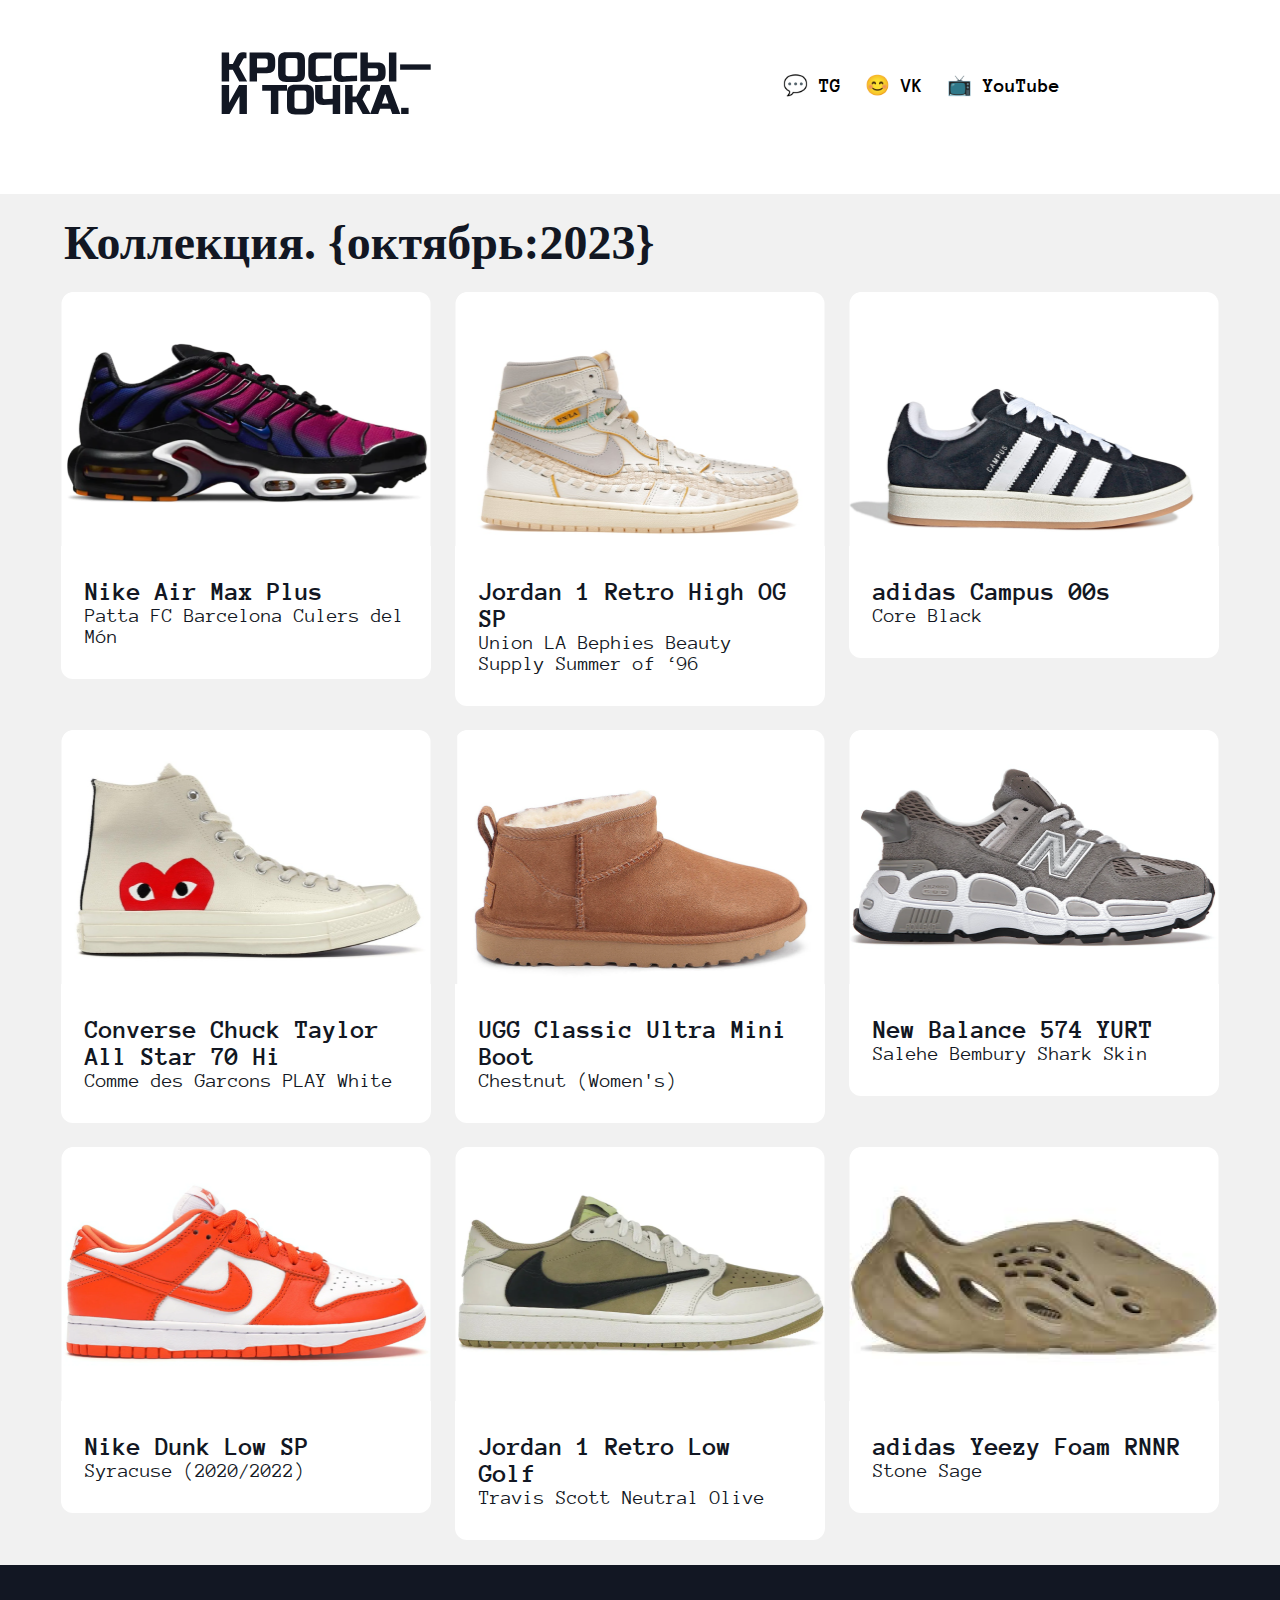
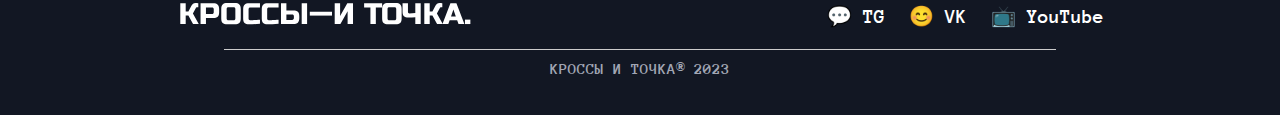
==== index.html @ 677b7124 "new1" ====
<!DOCTYPE html>
<html>
<head>
    <meta charset='utf-8'>
    <title>Кроссы и точка</title>
    <link rel="stylesheet" href="style.css">
</head>
<body>
  <header class="header">
    <a href="#">
      <img src="photo/logo.svg" width="212" height="63">
    </a>
    <nav>
      <ul class="socials">
        <li class="socials-link"><a href="#">💬 TG</a></li>
        <li class="socials-link"><a href="#">😊 VK</a></li>
        <li class="socials-link"><a href="#">📺 YouTube</a></li>
      </ul>
    </nav>
  </header>
  <main>
    <div class="kol">
      <h2>Коллекция. {октябрь:2023}</h2>
    </div>
    <div class="cotent-cards">
      <div class="container">
          <div class="sneaker">
              <img src="photo/nike.png" width="370" height="254">
              <div class="sneaker__descr">
                  <h3 class="title">Nike Air Max Plus</h3>
                  <p class="text">Patta FC Barcelona Culers del<br />Món</p>
              </div>
          </div>

          <div class="sneaker">
            <img src="photo/jordan.png" width="370" height="254">
              <div class="sneaker__descr">
                  <h3 class="title">Jordan 1 Retro High OG<br />SP</h3>
                  <p class="text">Union LA Bephies Beauty<br />Supply Summer of ‘96</p>
              </div>
          </div>
          
          <div class="sneaker">
            <img src="photo/campus.png" width="370" height="254">
              <div class="sneaker__descr">
                  <h3 class="title">adidas Campus 00s</h3>
                  <p class="text">Core Black</p>
              </div>
          </div>

          <div class="sneaker">
            <img src="photo/convers.png" width="370" height="254">
              <div class="sneaker__descr">
                  <h3 class="title">Converse Chuck Taylor<br />All Star 70 Hi</h3>
                  <p class="text">Comme des Garcons PLAY White</p>
              </div>
          </div>

          <div class="sneaker">
            <img src="photo/ugi.png" width="370" height="254">
              <div class="sneaker__descr">
                  <h3 class="title">UGG Classic Ultra Mini<br />Boot</h3>
                  <p class="text">Chestnut (Women's)</p>
              </div>
          </div>

          <div class="sneaker">
            <img src="photo/nbalance.png" width="370" height="254">
              <div class="sneaker__descr">
                  <h3 class="title">New Balance 574 YURT</h3>
                  <p class="text">Salehe Bembury Shark Skin</p>
              </div>
          </div>

          <div class="sneaker">
            <img src="photo/dunk.png" width="370" height="254">
              <div class="sneaker__descr">
                  <h3 class="title">Nike Dunk Low SP</h3>
                  <p class="text">Syracuse (2020/2022)</p>
              </div>
          </div>

          <div class="sneaker">
            <img src="photo/travis.png" width="370" height="254">
              <div class="sneaker__descr">
                  <h3 class="title">Jordan 1 Retro Low<br />Golf</h3>
                  <p class="text">Travis Scott Neutral Olive</p>
              </div>
          </div>

          <div class="sneaker">
            <img src="photo/yeezy.png" width="370" height="254">
              <div class="sneaker__descr">
                  <h3 class="title">adidas Yeezy Foam RNNR</h3>
                  <p class="text">Stone Sage</p>
              </div>
          </div>
      </div>
    </div>
  </main>
<footer class="footer">
  <div class="footer__content">
    <div class="logo">
      <a style="text-decoration: none;" href="#">
        <img class="picture-logo" src="photo/logo2.svg" width="299.653" height="22.32">
      </a>
    </div>
    <nav>
      <ul class="socials_down">
        <li class="socials-link_down"><a href="#">💬 TG</a></li>
        <li class="socials-link_down"><a href="#">😊 VK</a></li>
        <li class="socials-link_down"><a href="#">📺 YouTube</a></li>
      </ul>
    </nav>
  </div>
  <div class="footer__lower">
    <div class="line"></div>
    <p class="footer__lower-text">КРОССЫ И ТОЧКА® 2023</p>
  </div>   
</footer>
</body>
</html>
---- style.css ----
@font-face {
    font-family: "Anonymous Pro";
    src: url(fonts/AnonymousPro-Bold.ttf);
    font-weight: 700;
  }
  
  @font-face {
    font-family: "Anonymous Pro";
    src: url(fonts/AnonymousPro-Regular.ttf);
  }

*{
    margin: 0;
    padding: 0;
}

body{
    background: rgb(241, 241, 241);
    
}
main {
    display: flex;
    justify-content: center;
    align-items: center;
    min-height: 100vh;
    flex-direction: column;
  }

.container{
    display: flex;
    flex-wrap: wrap;
    justify-content: center;
    width: 100%;
    max-width: 1440px;
    gap: 24px;

}

.cotent-cards{
    display: flex;
    justify-content: center;
    flex-direction: column;
    margin-top: 25px;
    margin-bottom: 25px;
    max-width: 1440px;
    gap: 24px;
    text-align: start;

}

.kol{
    width: 144ch;
}
h2{
    color: var(--black, #121723);
    font-family: IBM Plex Mono;
    font-size: 48px;
    font-style: normal;
    font-weight: 700;
    line-height: 48px; /* 48px */
    margin-top: 25px;
    
}

.title{
    width: 323px;
    color: var(--black, #121723);
    font-family: Anonymous Pro;
    font-size: 26px;
    font-style: normal;
    font-weight: 700;
    line-height: normal;
}

.text{
    align-self: stretch;
    color: var(--black, #121723);
    font-family: Anonymous Pro;
    font-size: 20px;
    font-style: normal;
    font-weight: 400;
    line-height: normal;
}

.sneaker{
    border-radius: 12px;
    display: flex;
    flex-direction: column;
    align-items: flex-start;
    
}

.sneaker__descr{
    padding: 32px 24px;
    background-color: white;
    border-bottom-right-radius: 12px;
    border-bottom-left-radius: 12px;
    width: 322px;
}

header{
    background: var(--white, #FFF);
    height: 110px;
    display: flex;
    justify-content: space-around;
    align-items: center;
    padding:  30px 45px 54px;
}


.socials-link a{
    text-decoration: none;
    color: #000;
    font-family: Anonymous Pro;
    font-size: 20px;
    font-style: normal;
    font-weight: 700;
    line-height: normal;
}

.socials{
    display: flex;
    gap: 24px;
}

li {
    list-style-type: none;
}

.picture-logo{
    flex-shrink: 0;
    fill: var(--white, #FFF);
}

.socials_down{
    display: flex;
    gap: 24px;
}

.socials-link_down a{
    text-decoration: none;
    color: var(--white, #FFF);
    font-family: Anonymous Pro;
    font-size: 20px;
    font-style: normal;
    font-weight: 700;
    line-height: normal;
}


footer{
    height: 150px;
    width: 100%;
    display: flex;
    flex-direction: column;
    justify-content: space-between;
    align-items: center;
    justify-content: center;
    background: var(--black, #121723);
    
}

.footer__content {
    width: 100%;
    display: flex;
    justify-content: space-around;
    align-items: center;
  }
  

.line {
    width: 100%;
    border-top: 1px solid #ccc;
    margin-top: 20px; 
    width: 65vw;
    height: 0.05vw;
    background: rgba(230, 232, 236, 0.40);
}
  
  
.footer__lower-text {
    text-align: center;
    margin-top: 10px;
    color: var(--text_gray, #A1A6B4);
    font-family: Anonymous Pro;
    font-size: 16px;
    font-style: normal;
    font-weight: 700;
    line-height: normal;
  }
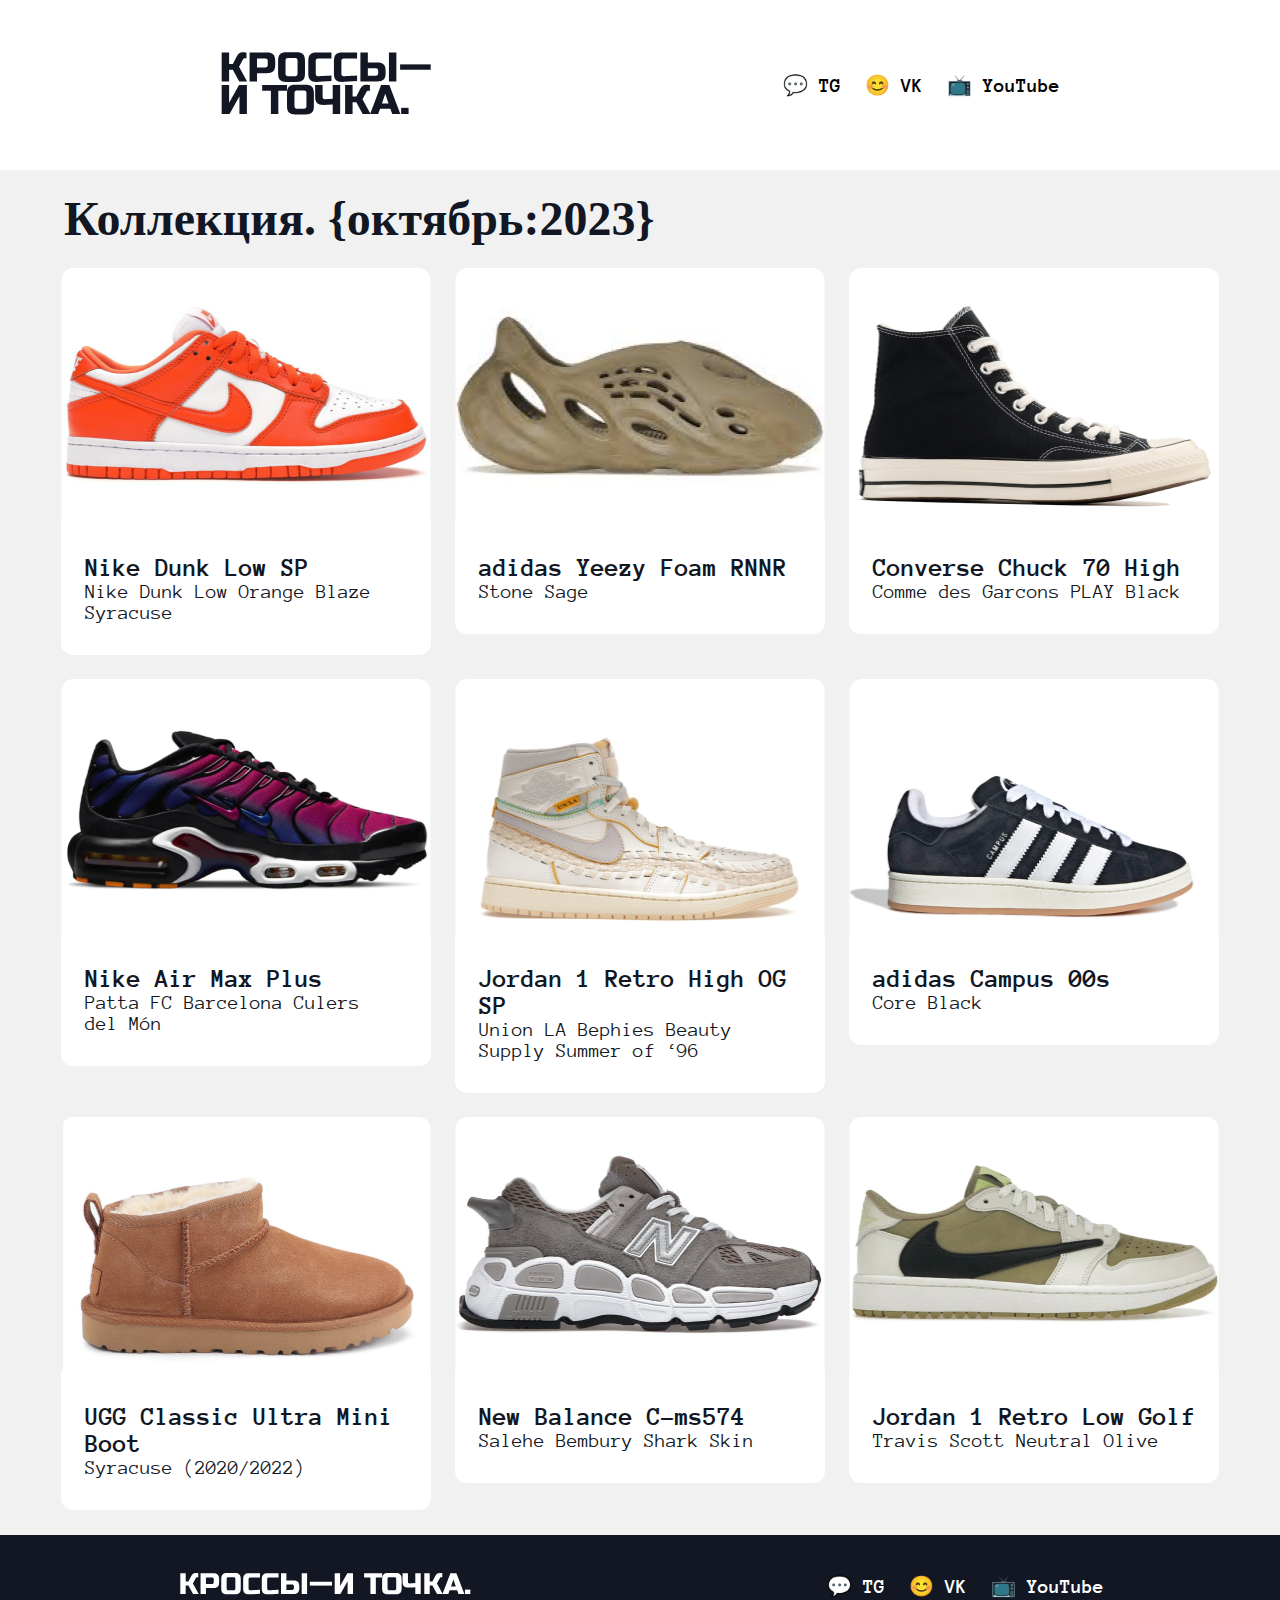
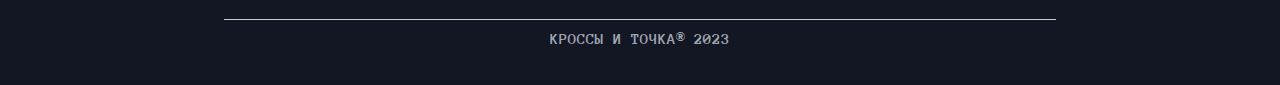
==== commit ae242efa: "new3" ====
--- a/index.html
+++ b/index.html
@@ -25,10 +25,34 @@
     <div class="cotent-cards">
       <div class="container">
           <div class="sneaker">
-              <img src="photo/nike.png" width="370" height="254">
+              <img src="photo/dunk.png" width="370" height="254">
+              <div class="sneaker__descr">
+                  <h3 class="title">Nike Dunk Low SP</h3>
+                  <p class="text">Nike Dunk Low Orange Blaze<br />Syracuse</p>
+              </div>
+          </div>
+
+          <div class="sneaker">
+            <img src="photo/yeezy.png" width="370" height="254">
+              <div class="sneaker__descr">
+                  <h3 class="title">adidas Yeezy Foam RNNR</h3>
+                  <p class="text">Stone Sage</p>
+              </div>
+          </div>
+          
+          <div class="sneaker">
+            <img src="photo/convers.png" width="370" height="254">
+              <div class="sneaker__descr">
+                  <h3 class="title">Converse Chuck 70 High</h3>
+                  <p class="text">Comme des Garcons PLAY Black</p>
+              </div>
+          </div>
+
+          <div class="sneaker">
+            <img src="photo/nike.png" width="370" height="254">
               <div class="sneaker__descr">
                   <h3 class="title">Nike Air Max Plus</h3>
-                  <p class="text">Patta FC Barcelona Culers del<br />Món</p>
+                  <p class="text">Patta FC Barcelona Culers<br />del Món</p>
               </div>
           </div>
 
@@ -39,7 +63,7 @@
                   <p class="text">Union LA Bephies Beauty<br />Supply Summer of ‘96</p>
               </div>
           </div>
-          
+
           <div class="sneaker">
             <img src="photo/campus.png" width="370" height="254">
               <div class="sneaker__descr">
@@ -49,50 +73,26 @@
           </div>
 
           <div class="sneaker">
-            <img src="photo/convers.png" width="370" height="254">
-              <div class="sneaker__descr">
-                  <h3 class="title">Converse Chuck Taylor<br />All Star 70 Hi</h3>
-                  <p class="text">Comme des Garcons PLAY White</p>
-              </div>
-          </div>
-
-          <div class="sneaker">
             <img src="photo/ugi.png" width="370" height="254">
               <div class="sneaker__descr">
                   <h3 class="title">UGG Classic Ultra Mini<br />Boot</h3>
-                  <p class="text">Chestnut (Women's)</p>
+                  <p class="text">Syracuse (2020/2022)</p>
               </div>
           </div>
 
           <div class="sneaker">
             <img src="photo/nbalance.png" width="370" height="254">
               <div class="sneaker__descr">
-                  <h3 class="title">New Balance 574 YURT</h3>
+                  <h3 class="title">New Balance C-ms574</h3>
                   <p class="text">Salehe Bembury Shark Skin</p>
-              </div>
-          </div>
-
-          <div class="sneaker">
-            <img src="photo/dunk.png" width="370" height="254">
-              <div class="sneaker__descr">
-                  <h3 class="title">Nike Dunk Low SP</h3>
-                  <p class="text">Syracuse (2020/2022)</p>
               </div>
           </div>
 
           <div class="sneaker">
             <img src="photo/travis.png" width="370" height="254">
               <div class="sneaker__descr">
-                  <h3 class="title">Jordan 1 Retro Low<br />Golf</h3>
+                  <h3 class="title">Jordan 1 Retro Low Golf</h3>
                   <p class="text">Travis Scott Neutral Olive</p>
-              </div>
-          </div>
-
-          <div class="sneaker">
-            <img src="photo/yeezy.png" width="370" height="254">
-              <div class="sneaker__descr">
-                  <h3 class="title">adidas Yeezy Foam RNNR</h3>
-                  <p class="text">Stone Sage</p>
               </div>
           </div>
       </div>
--- a/style.css
+++ b/style.css
@@ -104,7 +104,7 @@
     display: flex;
     justify-content: space-around;
     align-items: center;
-    padding:  30px 45px 54px;
+    padding:  30px 45px;
 }
 
 
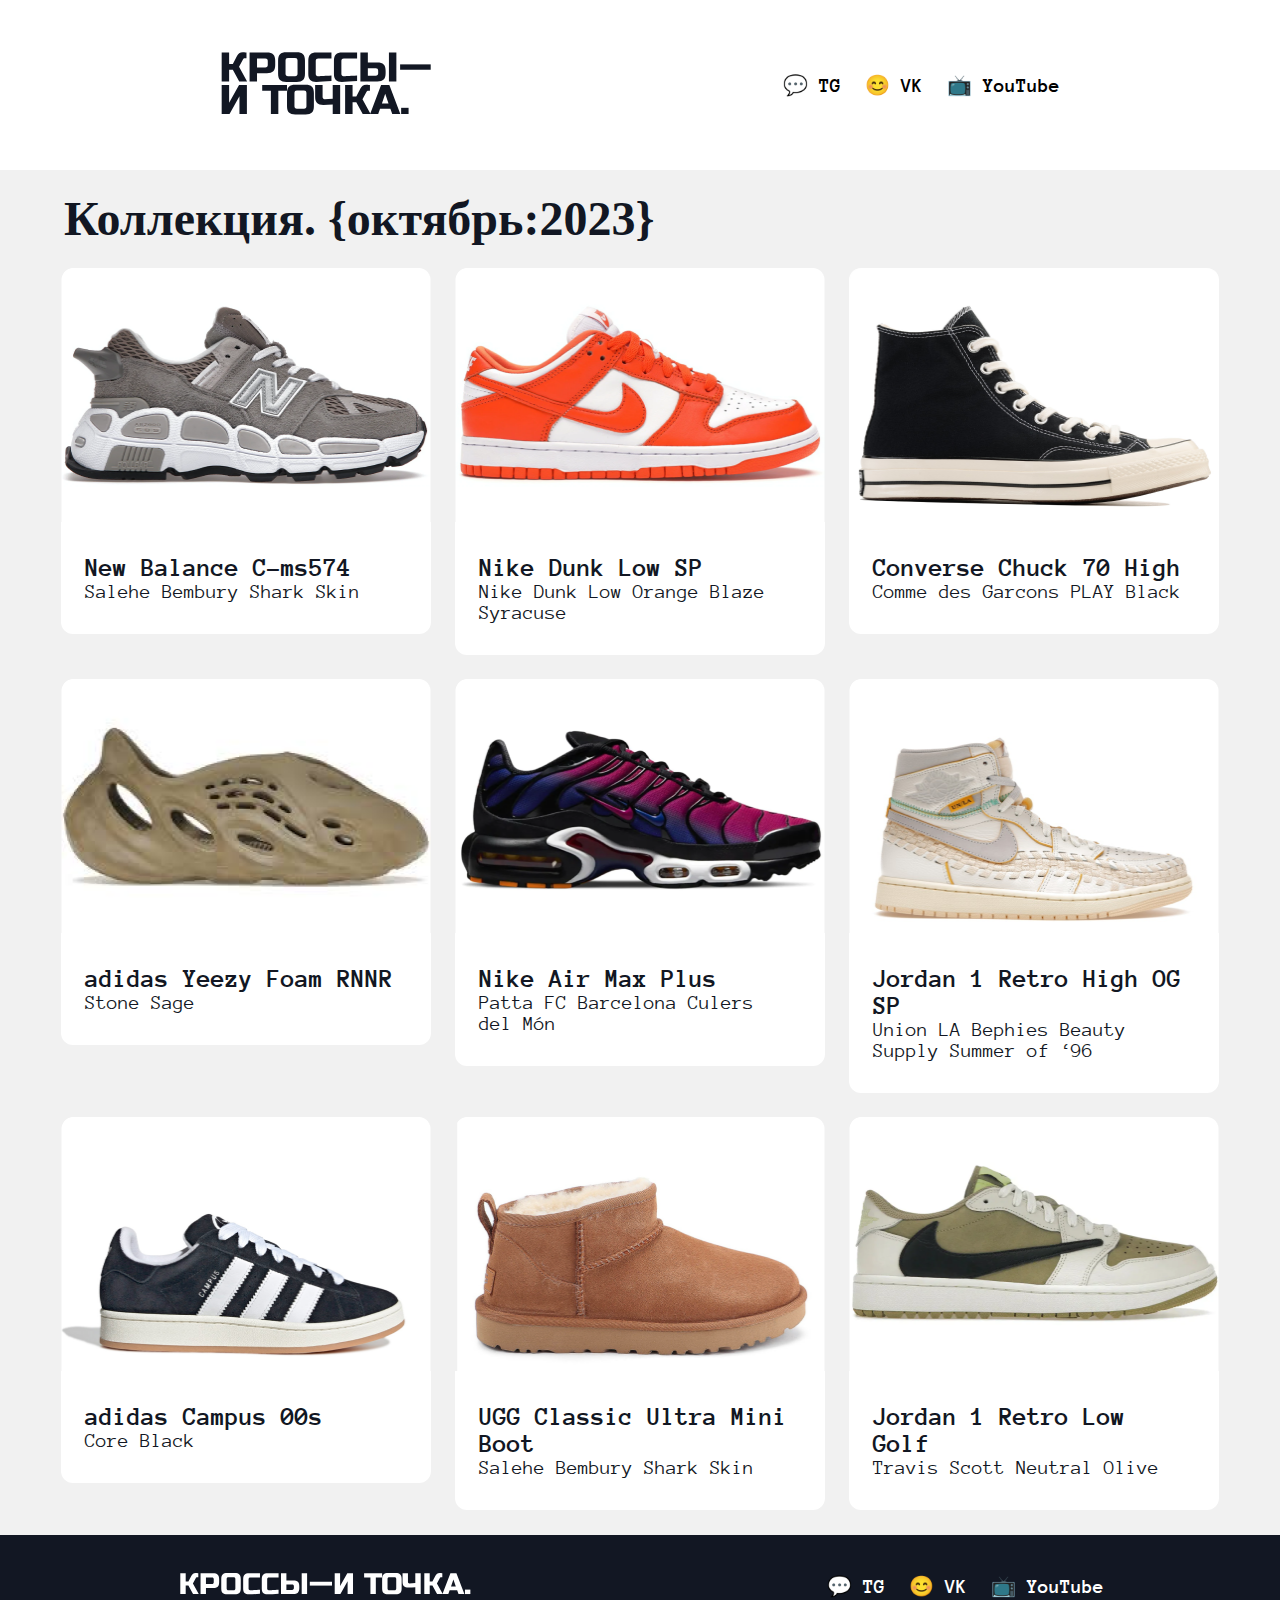
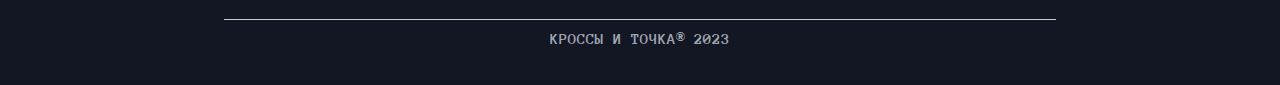
==== commit b7d3aa3d: "6 week" ====
--- a/index.html
+++ b/index.html
@@ -24,27 +24,41 @@
     </div>
     <div class="cotent-cards">
       <div class="container">
+        <a href="pages/nbalance.html" style="text-decoration: none;">
           <div class="sneaker">
-              <img src="photo/dunk.png" width="370" height="254">
+            <img src="photo/nbalance.png" width="370" height="254">
+            <div class="sneaker__descr">
+                <h3 class="title">New Balance C-ms574</h3>
+                <p class="text">Salehe Bembury Shark Skin</p>
+            </div>
+          </div>
+        </a>
+          
+        <a href="pages/dunk.html" style="text-decoration: none;">
+          <div class="sneaker">
+            <img src="photo/dunk.png" width="370" height="254">
               <div class="sneaker__descr">
                   <h3 class="title">Nike Dunk Low SP</h3>
                   <p class="text">Nike Dunk Low Orange Blaze<br />Syracuse</p>
               </div>
           </div>
+        </a>
+
+        <a href="pages/convers.html" style="text-decoration: none;">
+          <div class="sneaker">
+            <img src="photo/convers.png" width="370" height="254">
+              <div class="sneaker__descr">
+                  <h3 class="title">Converse Chuck 70 High</h3>
+                  <p class="text">Comme des Garcons PLAY Black</p>
+              </div>
+          </div>
+        </a>
 
           <div class="sneaker">
             <img src="photo/yeezy.png" width="370" height="254">
               <div class="sneaker__descr">
                   <h3 class="title">adidas Yeezy Foam RNNR</h3>
                   <p class="text">Stone Sage</p>
-              </div>
-          </div>
-          
-          <div class="sneaker">
-            <img src="photo/convers.png" width="370" height="254">
-              <div class="sneaker__descr">
-                  <h3 class="title">Converse Chuck 70 High</h3>
-                  <p class="text">Comme des Garcons PLAY Black</p>
               </div>
           </div>
 
@@ -76,14 +90,6 @@
             <img src="photo/ugi.png" width="370" height="254">
               <div class="sneaker__descr">
                   <h3 class="title">UGG Classic Ultra Mini<br />Boot</h3>
-                  <p class="text">Syracuse (2020/2022)</p>
-              </div>
-          </div>
-
-          <div class="sneaker">
-            <img src="photo/nbalance.png" width="370" height="254">
-              <div class="sneaker__descr">
-                  <h3 class="title">New Balance C-ms574</h3>
                   <p class="text">Salehe Bembury Shark Skin</p>
               </div>
           </div>
@@ -91,7 +97,7 @@
           <div class="sneaker">
             <img src="photo/travis.png" width="370" height="254">
               <div class="sneaker__descr">
-                  <h3 class="title">Jordan 1 Retro Low Golf</h3>
+                  <h3 class="title">Jordan 1 Retro Low<br />Golf</h3>
                   <p class="text">Travis Scott Neutral Olive</p>
               </div>
           </div>
--- a/style.css
+++ b/style.css
@@ -188,4 +188,4 @@
     font-weight: 700;
     line-height: normal;
   }
-  
+
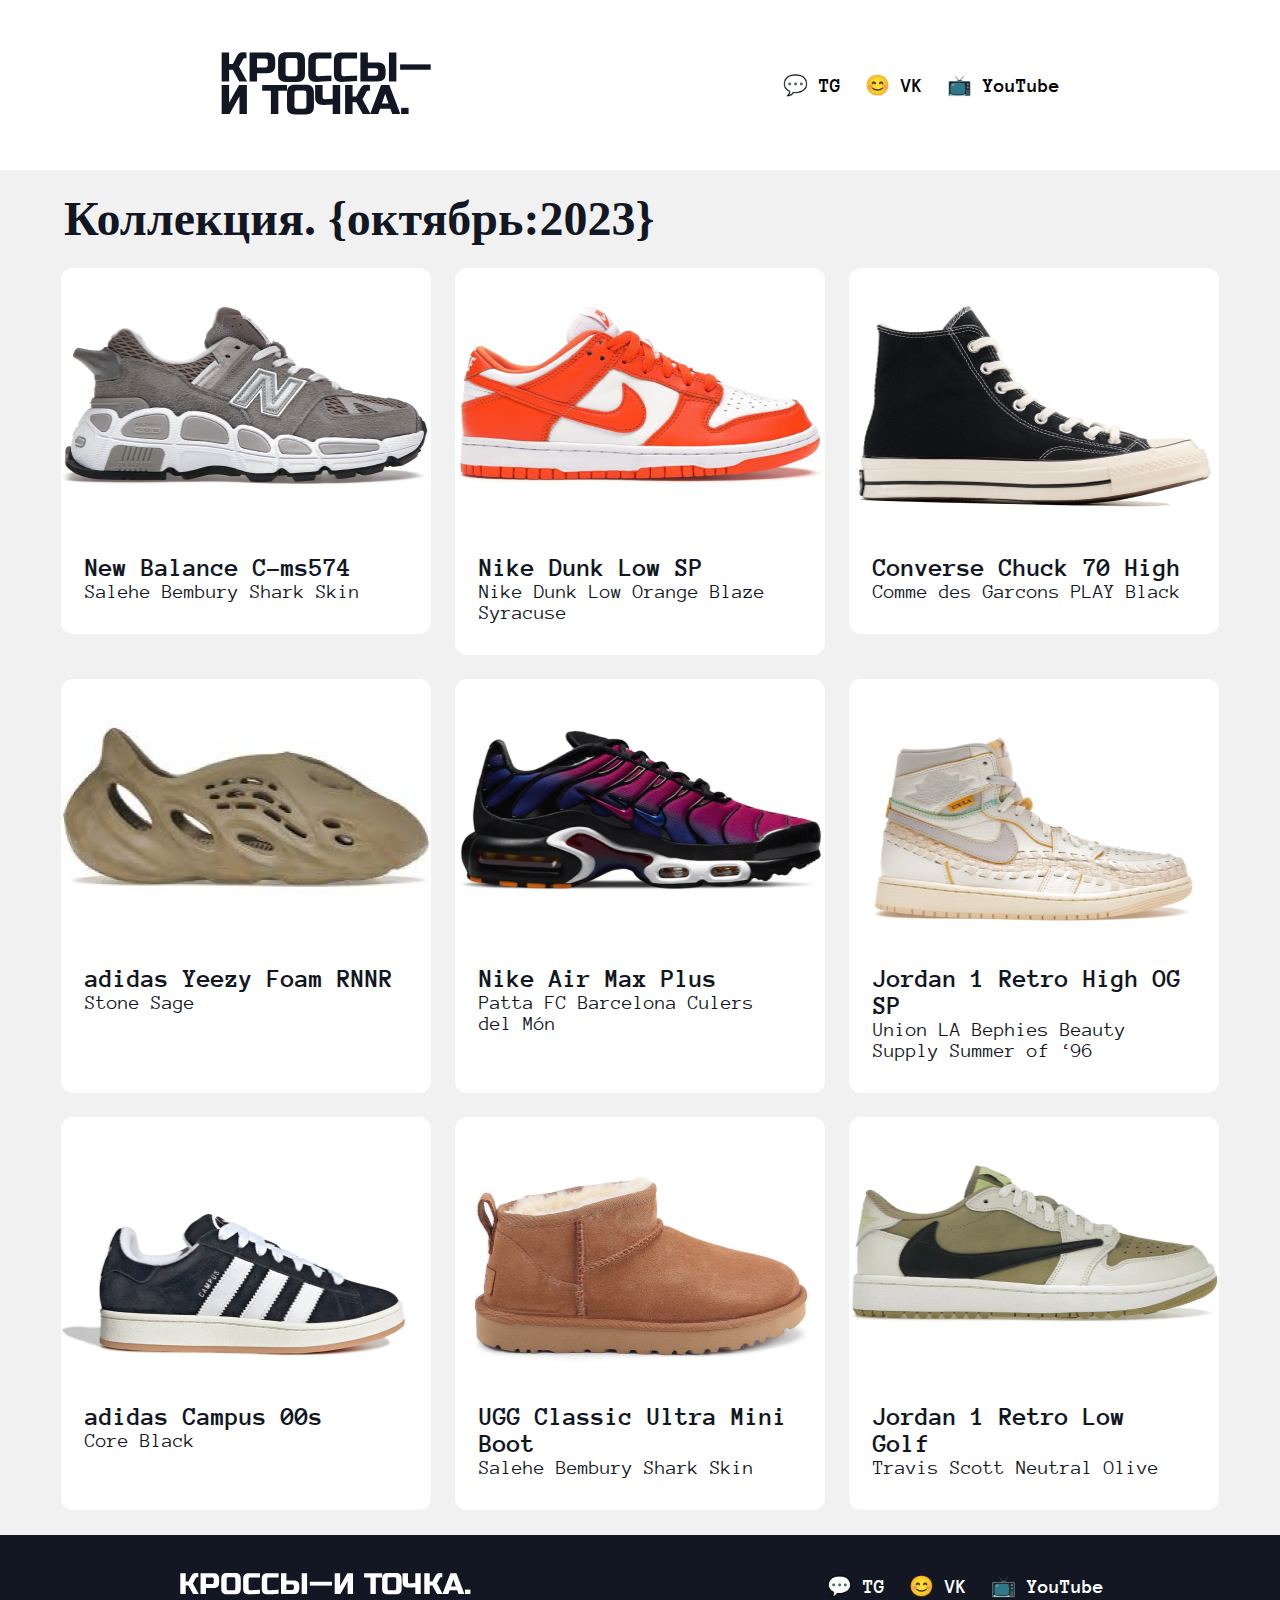
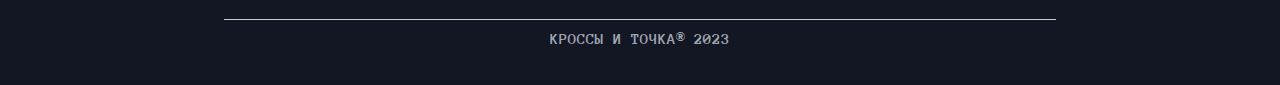
==== commit 91ba8e19: "прпрп" ====
--- a/index.html
+++ b/index.html
@@ -1,129 +1,131 @@
 <!DOCTYPE html>
 <html>
-<head>
-    <meta charset='utf-8'>
-    <title>Кроссы и точка</title>
-    <link rel="stylesheet" href="style.css">
-</head>
-<body>
-  <header class="header">
-    <a href="#">
-      <img src="photo/logo.svg" width="212" height="63">
-    </a>
-    <nav>
-      <ul class="socials">
-        <li class="socials-link"><a href="#">💬 TG</a></li>
-        <li class="socials-link"><a href="#">😊 VK</a></li>
-        <li class="socials-link"><a href="#">📺 YouTube</a></li>
-      </ul>
-    </nav>
-  </header>
-  <main>
-    <div class="kol">
-      <h2>Коллекция. {октябрь:2023}</h2>
-    </div>
-    <div class="cotent-cards">
-      <div class="container">
-        <a href="pages/nbalance.html" style="text-decoration: none;">
-          <div class="sneaker">
-            <img src="photo/nbalance.png" width="370" height="254">
-            <div class="sneaker__descr">
+  <head>
+    <meta charset="utf-8" />
+    <meta name="viewport" content="width=device-width, inistal-scale=1.0" />
+    <title>ПОПОПООП</title>
+    <link rel="stylesheet" href="style.css" />
+  </head>
+  <body>
+    <header class="header">
+      <a href="#">
+        <img class="logophoto" src="photo/logo.svg" />
+      </a>
+      <nav>
+        <ul class="socials">
+          <li class="socials-link"><a href="#">💬 TG</a></li>
+          <li class="socials-link"><a href="#">😊 VK</a></li>
+          <li class="socials-link"><a href="#">📺 YouTube</a></li>
+        </ul>
+      </nav>
+    </header>
+    <main>
+      <div class="kol">
+        <h2>Коллекция. {октябрь:2023}</h2>
+      </div>
+      <div class="cotent-cards">
+        <div class="container">
+          <a href="pages/nbalance.html" style="text-decoration: none">
+            <div class="sneaker">
+              <img class="img" src="photo/nbalance.png" />
+              <div class="sneaker__descr">
                 <h3 class="title">New Balance C-ms574</h3>
                 <p class="text">Salehe Bembury Shark Skin</p>
+              </div>
             </div>
-          </div>
-        </a>
-          
-        <a href="pages/dunk.html" style="text-decoration: none;">
-          <div class="sneaker">
-            <img src="photo/dunk.png" width="370" height="254">
+          </a>
+
+          <a href="pages/dunk.html" style="text-decoration: none">
+            <div class="sneaker">
+              <img class="img" src="photo/dunk.png" />
               <div class="sneaker__descr">
-                  <h3 class="title">Nike Dunk Low SP</h3>
-                  <p class="text">Nike Dunk Low Orange Blaze<br />Syracuse</p>
+                <h3 class="title">Nike Dunk Low SP</h3>
+                <p class="text">Nike Dunk Low Orange Blaze<br />Syracuse</p>
               </div>
-          </div>
-        </a>
+            </div>
+          </a>
 
-        <a href="pages/convers.html" style="text-decoration: none;">
-          <div class="sneaker">
-            <img src="photo/convers.png" width="370" height="254">
+          <a href="pages/convers.html" style="text-decoration: none">
+            <div class="sneaker">
+              <img class="img" src="photo/convers.png" />
               <div class="sneaker__descr">
-                  <h3 class="title">Converse Chuck 70 High</h3>
-                  <p class="text">Comme des Garcons PLAY Black</p>
+                <h3 class="title">Converse Chuck 70 High</h3>
+                <p class="text">Comme des Garcons PLAY Black</p>
               </div>
-          </div>
-        </a>
+            </div>
+          </a>
 
           <div class="sneaker">
-            <img src="photo/yeezy.png" width="370" height="254">
-              <div class="sneaker__descr">
-                  <h3 class="title">adidas Yeezy Foam RNNR</h3>
-                  <p class="text">Stone Sage</p>
-              </div>
+            <img class="img" src="photo/yeezy.png" />
+            <div class="sneaker__descr">
+              <h3 class="title">adidas Yeezy Foam RNNR</h3>
+              <p class="text">Stone Sage</p>
+            </div>
           </div>
 
           <div class="sneaker">
-            <img src="photo/nike.png" width="370" height="254">
-              <div class="sneaker__descr">
-                  <h3 class="title">Nike Air Max Plus</h3>
-                  <p class="text">Patta FC Barcelona Culers<br />del Món</p>
-              </div>
+            <img class="img" src="photo/nike.png" />
+            <div class="sneaker__descr">
+              <h3 class="title">Nike Air Max Plus</h3>
+              <p class="text">Patta FC Barcelona Culers<br />del Món</p>
+            </div>
           </div>
 
           <div class="sneaker">
-            <img src="photo/jordan.png" width="370" height="254">
-              <div class="sneaker__descr">
-                  <h3 class="title">Jordan 1 Retro High OG<br />SP</h3>
-                  <p class="text">Union LA Bephies Beauty<br />Supply Summer of ‘96</p>
-              </div>
+            <img class="img" src="photo/jordan.png" />
+            <div class="sneaker__descr">
+              <h3 class="title">Jordan 1 Retro High OG<br />SP</h3>
+              <p class="text">
+                Union LA Bephies Beauty<br />Supply Summer of ‘96
+              </p>
+            </div>
           </div>
 
           <div class="sneaker">
-            <img src="photo/campus.png" width="370" height="254">
-              <div class="sneaker__descr">
-                  <h3 class="title">adidas Campus 00s</h3>
-                  <p class="text">Core Black</p>
-              </div>
+            <img class="img" src="photo/campus.png" />
+            <div class="sneaker__descr">
+              <h3 class="title">adidas Campus 00s</h3>
+              <p class="text">Core Black</p>
+            </div>
           </div>
 
           <div class="sneaker">
-            <img src="photo/ugi.png" width="370" height="254">
-              <div class="sneaker__descr">
-                  <h3 class="title">UGG Classic Ultra Mini<br />Boot</h3>
-                  <p class="text">Salehe Bembury Shark Skin</p>
-              </div>
+            <img class="img" src="photo/ugi.png" />
+            <div class="sneaker__descr">
+              <h3 class="title">UGG Classic Ultra Mini<br />Boot</h3>
+              <p class="text">Salehe Bembury Shark Skin</p>
+            </div>
           </div>
 
           <div class="sneaker">
-            <img src="photo/travis.png" width="370" height="254">
-              <div class="sneaker__descr">
-                  <h3 class="title">Jordan 1 Retro Low<br />Golf</h3>
-                  <p class="text">Travis Scott Neutral Olive</p>
-              </div>
+            <img class="img" src="photo/travis.png" />
+            <div class="sneaker__descr">
+              <h3 class="title">Jordan 1 Retro Low<br />Golf</h3>
+              <p class="text">Travis Scott Neutral Olive</p>
+            </div>
           </div>
+        </div>
       </div>
-    </div>
-  </main>
-<footer class="footer">
-  <div class="footer__content">
-    <div class="logo">
-      <a style="text-decoration: none;" href="#">
-        <img class="picture-logo" src="photo/logo2.svg" width="299.653" height="22.32">
-      </a>
-    </div>
-    <nav>
-      <ul class="socials_down">
-        <li class="socials-link_down"><a href="#">💬 TG</a></li>
-        <li class="socials-link_down"><a href="#">😊 VK</a></li>
-        <li class="socials-link_down"><a href="#">📺 YouTube</a></li>
-      </ul>
-    </nav>
-  </div>
-  <div class="footer__lower">
-    <div class="line"></div>
-    <p class="footer__lower-text">КРОССЫ И ТОЧКА® 2023</p>
-  </div>   
-</footer>
-</body>
+    </main>
+    <footer class="footer">
+      <div class="footer__content">
+        <div class="logo">
+          <a style="text-decoration: none" href="#">
+            <img class="picture-logo" src="photo/logo2.svg" />
+          </a>
+        </div>
+        <nav>
+          <ul class="socials_down">
+            <li class="socials-link_down"><a href="#">💬 TG</a></li>
+            <li class="socials-link_down"><a href="#">😊 VK</a></li>
+            <li class="socials-link_down"><a href="#">📺 YouTube</a></li>
+          </ul>
+        </nav>
+      </div>
+      <div class="footer__lower">
+        <div class="line"></div>
+        <p class="footer__lower-text">КРОССЫ И ТОЧКА® 2023</p>
+      </div>
+    </footer>
+  </body>
 </html>
-
--- a/style.css
+++ b/style.css
@@ -48,6 +48,11 @@
 
 }
 
+.logophoto{
+    width: 212px;
+    height: 63px;
+}
+
 .kol{
     width: 144ch;
 }
@@ -87,15 +92,16 @@
     display: flex;
     flex-direction: column;
     align-items: flex-start;
+    background-color: white;
     
 }
 
 .sneaker__descr{
     padding: 32px 24px;
-    background-color: white;
+    width: 322px;   
     border-bottom-right-radius: 12px;
     border-bottom-left-radius: 12px;
-    width: 322px;
+   
 }
 
 header{
@@ -130,6 +136,8 @@
 .picture-logo{
     flex-shrink: 0;
     fill: var(--white, #FFF);
+    width: 299.653px;
+    height: 22.32px;
 }
 
 .socials_down{
@@ -189,3 +197,457 @@
     line-height: normal;
   }
 
+  .sneaker-big{
+    margin-top: 32px;
+    margin-bottom: 32px;
+    background: white;
+    border-radius: 50px;
+    padding: 48px;
+    width: 1044px;
+    height: 1492px;
+}
+
+.sneaker-big_img{
+    width: 100%;
+    height: 600px;
+    align-self: stretch;
+    border-radius: 50px 50px 0px 0px;
+}
+
+.sneaker-big_name{
+    align-self: stretch;
+    color: var(--black, #121723);
+    font-family: Anonymous Pro;
+    font-size: 48px;
+    font-style: normal;
+    font-weight: 400;
+    line-height: 100%; /* 48px */
+}
+
+.sneaker-big_name2{
+    align-self: stretch;
+    color: var(--black, #121723);
+    font-family: Anonymous Pro;
+    font-size: 36px;
+    font-style: normal;
+    font-weight: 400;
+    line-height: 100%; /* 36px */
+}
+
+.sneaker-big_descr{
+    display: flex;
+    flex-direction: column;
+    gap: 24px;
+}
+
+.img{
+    width: 370px;
+    height: 254px;
+}
+
+.sneaker-big_info{
+    display: flex;
+    gap: 32px;
+
+}
+
+
+.history_text{
+    color: var(--black, #121723);
+    font-family: Anonymous Pro;
+    font-size: 20px;
+    font-style: normal;
+    font-weight: 400;
+    line-height: 28px; /* 140% */
+    width: 506px;
+    height: auto;
+}
+
+.about{
+    display: flex;
+    flex-direction: column;
+    gap: 24px;
+    width: 506px;
+    height: auto;
+}
+
+.line2{
+    height: 1px;
+    align-self: stretch;
+    background: var(--black, #121723);
+    width: 100%;
+}
+
+.about_tovar{
+    color: var(--black, #121723);
+    font-family: Anonymous Pro;
+    font-size: 30px;
+    font-style: normal;
+    font-weight: 400;
+    line-height: normal;
+}
+
+.price{
+    display: flex;
+    justify-content: space-between;
+}
+
+.price_right{
+    text-align: right;
+    color: var(--black, #121723);
+    font-family: Anonymous Pro;
+    font-size: 20px;
+    font-style: normal;
+    font-weight: 400;
+    line-height: normal;
+}
+
+.price_left{
+    color: var(--black, #121723);
+    font-family: Anonymous Pro;
+    font-size: 20px;
+    font-style: normal;
+    font-weight: 400;
+    line-height: normal;
+}
+
+.price_roz{
+    display: flex;
+    justify-content: space-between;
+}
+
+.material{
+    display: flex;
+    justify-content: space-between;
+}
+
+.roz_left{
+    color: var(--black, #121723);
+    font-family: Anonymous Pro;
+    font-size: 20px;
+    font-style: normal;
+    font-weight: 400;
+    line-height: normal;
+}
+
+.roz_right{
+    color: var(--black, #121723);
+    text-align: right;
+    font-family: Anonymous Pro;
+    font-size: 20px;
+    font-style: normal;
+    font-weight: 400;
+    line-height: normal;
+}
+
+.material_left{
+    color: var(--black, #121723);
+    font-family: Anonymous Pro;
+    font-size: 20px;
+    font-style: normal;
+    font-weight: 400;
+    line-height: normal;
+}
+
+.material_right{
+    color: var(--black, #121723);
+    text-align: right;
+    font-family: Anonymous Pro;
+    font-size: 20px;
+    font-style: normal;
+    font-weight: 400;
+    line-height: normal;
+}
+
+.sneaker:hover{
+    transform: translate(0, -10px);
+    box-shadow: 0px 4px 4px 0px rgba(0, 0, 0, 0.25);
+    transition: transform 0.3s ease; 
+    
+}
+
+@media screen and (max-width: 375px){
+
+    *{
+        box-sizing: border-box;
+    }
+
+    footer{
+        display: flex;
+        flex-direction: column;
+        justify-content: center;
+        height: 100%;
+        width: 800px;
+        padding: 0 16px;
+    }
+
+    .footer__content{
+        display: flex;
+        flex-direction: column;
+        justify-content: center;
+        width: auto;
+        height: 100%;
+        gap: 24px;
+        margin-top: 32px;
+    }
+
+    .socials_down{
+        display: flex;
+        column-gap: 24px;
+    }
+
+    .socials-link_down a{
+        text-decoration: none;
+        color: var(--white, #FFF);
+        font-family: Anonymous Pro;
+        font-size: 18px;
+        font-style: normal;
+        font-weight: 700;
+        line-height: normal;
+    }
+
+    .picture-logo{
+        height: 100%;
+        width: 600px;
+    }
+
+
+    .footer__lower-text{
+        text-align: center;
+        margin-top: 10px;
+        color: var(--text_gray, #A1A6B4);
+        font-family: Anonymous Pro;
+        font-size: 16px;
+        font-style: normal;
+        font-weight: 700;
+        line-height: normal;
+    }
+    
+    .footer__lower{
+        display: flex;
+        flex-direction: column;
+        justify-content: center;
+        gap: 10px;
+        margin-bottom: 24px;
+        width: 100%;
+    }
+
+    header{
+        height: 100%;
+        display: flex;
+        flex-direction: column;
+        justify-content: center;
+        gap: 24px;
+        padding: 24px;
+    }
+
+    .socials{
+        display: flex;
+        column-gap: 10px;
+    }
+
+    .socials-link a{
+        text-decoration: none;
+        color: #000;
+        font-family: Anonymous Pro;
+        font-size: 18px;
+        font-style: normal;
+        font-weight: 700;
+        line-height: normal;
+        width: 100%;
+    }
+
+    .cotent-cards{
+        width: 100%;
+        max-width: 343px;
+        display: flex;
+        justify-content: center;
+    }
+
+    .kol{
+        width: auto;
+        margin-left: 15px;
+    }
+
+    .header, .footer{
+        width: 100%;
+    }
+    
+    .logophoto{
+        width: 215px;
+    }
+    
+    .picture-logo{
+        width: 300px;
+    }
+    
+    .line{
+        width: 100%;
+    }
+    
+    .img{
+        width: 328px;
+        height: 254px;
+        border-top-left-radius: 12px;
+        border-bottom-right-radius: 12px;
+    }
+
+    .sneaker__descr{
+        width: 328px;
+        height: 100%;
+    }
+
+    .title{
+        color: var(--black, #121723);
+        font-family: Anonymous Pro;
+        font-size: 24px;
+        font-style: normal;
+        font-weight: 700;
+        line-height: normal;
+    }
+
+    .text{
+        color: var(--black, #121723);
+        font-family: Anonymous Pro;
+        font-size: 19px;
+        font-style: normal;
+        font-weight: 400;
+        line-height: normal;
+    }
+
+
+    .sneaker-big{
+        margin-top: 32px;
+        margin-bottom: 32px;
+        background: white;
+        border-radius: 50px;
+        padding: 48px;
+        width: 360px;
+        height: 100%;
+       
+    
+    }
+
+    .sneaker-big_info{
+        display: flex;
+        flex-direction: column;
+    
+    }
+
+    .sneaker-big_img{
+        width: 100%;
+        height: 100%;
+        align-self: stretch;
+        border-radius: 50px 50px 0px 0px;
+    }
+
+    .about{
+        display: flex;
+        flex-direction: column;
+        gap: 24px;
+        width: 100%;
+        height: auto; 
+    }
+
+    .history_text{
+        color: var(--black, #121723);
+        font-family: Anonymous Pro;
+        font-size: 16px;
+        font-style: normal;
+        font-weight: 400;
+        line-height: 24px; /* 150% */
+        width: 100%;
+    }
+
+    .sneaker-big_name{
+        color: var(--black, #121723);
+        font-family: Anonymous Pro;
+        font-size: 32px;
+        font-style: normal;
+        font-weight: 400;
+        line-height: 100%; /* 32px */
+    }
+
+    .sneaker-big_name2{
+        color: var(--black, #121723);
+        font-family: Anonymous Pro;
+        font-size: 20px;
+        font-style: normal;
+        font-weight: 400;
+        line-height: 100%; /* 20px */
+    }
+
+    .about_tovar{
+        color: var(--black, #121723);
+        font-family: Anonymous Pro;
+        font-size: 24px;
+        font-style: normal;
+        font-weight: 400;
+        line-height: normal;
+    }
+
+    .price_left{
+        color: var(--black, #121723);
+        font-family: Anonymous Pro;
+        font-size: 16px;
+        font-style: normal;
+        font-weight: 400;
+        line-height: normal;
+    }
+
+    .price_right{
+        color: var(--black, #121723);
+        text-align: right;
+        font-family: Anonymous Pro;
+        font-size: 16px;
+        font-style: normal;
+        font-weight: 400;
+        line-height: normal;
+    }
+
+    .roz_left{
+        color: var(--black, #121723);
+        font-family: Anonymous Pro;
+        font-size: 16px;
+        font-style: normal;
+        font-weight: 400;
+        line-height: normal;
+    }
+
+    .roz_right{
+        color: var(--black, #121723);
+        text-align: right;
+        font-family: Anonymous Pro;
+        font-size: 16px;
+        font-style: normal;
+        font-weight: 400;
+        line-height: normal;
+    }
+
+    .material_right{
+        color: var(--black, #121723);
+        text-align: right;
+        font-family: Anonymous Pro;
+        font-size: 16px;
+        font-style: normal;
+        font-weight: 400;
+        line-height: normal;
+    }
+
+    .material_left{
+        color: var(--black, #121723);
+        font-family: Anonymous Pro;
+        font-size: 16px;
+        font-style: normal;
+        font-weight: 400;
+        line-height: normal;
+    }
+
+    .material{
+        display: flex;
+        gap: 15px;
+    }
+
+}
+
+
